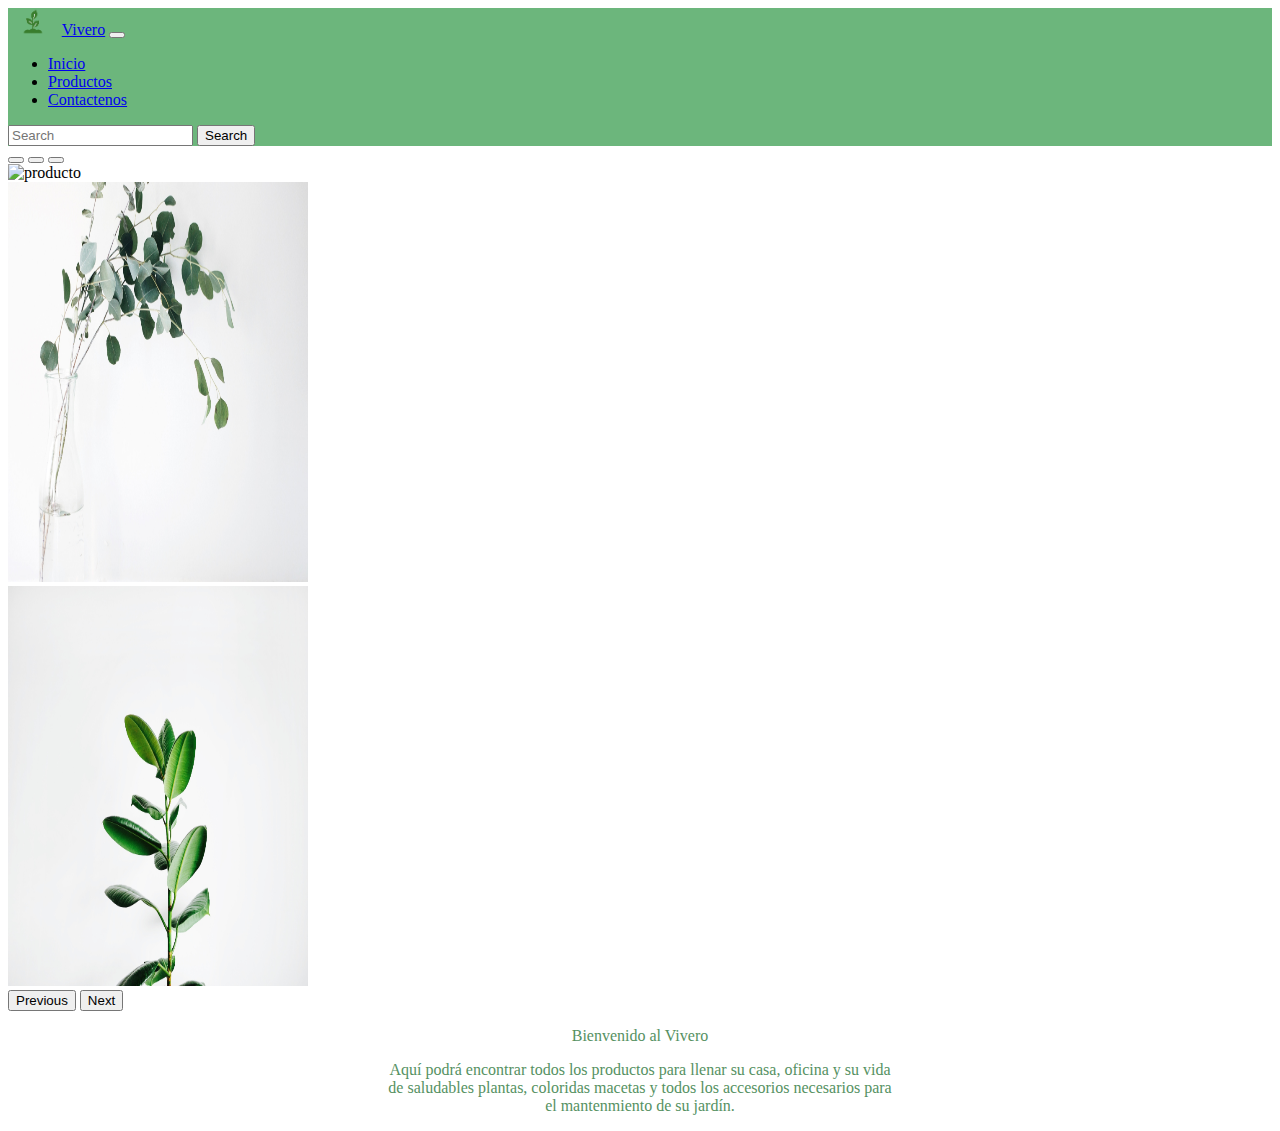
==== index.html @ 2f0e6bb1 "Initial commit" ====
<!DOCTYPE html>
<html lang="es">
<head>
    <meta charset="UTF-8">
    <meta http-equiv="X-UA-Compatible" content="IE=edge">
    <meta name="viewport" content="width=device-width, initial-scale=1.0">
    <link href="https://cdn.jsdelivr.net/npm/bootstrap@5.0.2/dist/css/bootstrap.min.css" rel="stylesheet" integrity="sha384-EVSTQN3/azprG1Anm3QDgpJLIm9Nao0Yz1ztcQTwFspd3yD65VohhpuuCOmLASjC" crossorigin="anonymous">
    <link rel="stylesheet" type="text/css" href="./estilo/estilo.css"> 
    <title>Vivero</title>
</head>
<body>
    <section class="conteiner">
        <nav class="navbar navbar-expand-lg navbar-light" style="background-color: #6cb67c;">
            <div class="container-fluid">
              <img src="./estilo/logo.png" class="logo"> 

              <a class="navbar-brand" href="index.html">Vivero</a>
              <button class="navbar-toggler" type="button" data-bs-toggle="collapse" data-bs-target="#navbarSupportedContent" aria-controls="navbarSupportedContent" aria-expanded="false" aria-label="Toggle navigation">
                <span class="navbar-toggler-icon"></span>
              </button>
              <div class="collapse navbar-collapse" id="navbarSupportedContent">
                <ul class="navbar-nav me-auto mb-2 mb-lg-0">
                  <li class="nav-item">
                    <a class="nav-link" aria-current="page" href="index.html">Inicio</a>
                  </li>
                  <li class="nav-item">
                    <a class="nav-link" href="./pages/productos.html">Productos</a>
                  </li>
                  <li class="nav-item">
                    <a class="nav-link" href="#">Contactenos</a>
                  </li>                
                </ul>
                <form class="d-flex">
                  <input class="form-control me-2" type="search" placeholder="Search" aria-label="Search">
                  <button class="btn btn-outline-success" type="submit">Search</button>
                </form>
              </div>
            </div>
          </nav>
          
          <div id="carouselExampleIndicators" class="carousel slide" data-bs-ride="carousel">
            <div class="carousel-indicators">
              <button type="button" data-bs-target="#carouselExampleIndicators" data-bs-slide-to="0" class="active" aria-current="true" aria-label="Slide 1"></button>
              <button type="button" data-bs-target="#carouselExampleIndicators" data-bs-slide-to="1" aria-label="Slide 2"></button>
              <button type="button" data-bs-target="#carouselExampleIndicators" data-bs-slide-to="2" aria-label="Slide 3"></button>
            </div>
            <div class="carousel-inner">
              <div class="carousel-item active">
                <img src="./estilo/img1.jpg" class="d-block w-100" alt="producto" style="width: 300px; height: 400px;">
              </div>
              <div class="carousel-item">
                <img src="./estilo/img2.jpg" class="d-block w-100" alt="producto" style="width: 300px; height: 400px;">
              </div>
              <div class="carousel-item">
                <img src="./estilo/img3.jpg" class="d-block w-100" alt="producto" style="width: 300px; height: 400px; ">
              </div>
            </div>
            <button class="carousel-control-prev" type="button" data-bs-target="#carouselExampleIndicators" data-bs-slide="prev">
              <span class="carousel-control-prev-icon" aria-hidden="true"></span>
              <span class="visually-hidden">Previous</span>
            </button>
            <button class="carousel-control-next" type="button" data-bs-target="#carouselExampleIndicators" data-bs-slide="next">
              <span class="carousel-control-next-icon" aria-hidden="true"></span>
              <span class="visually-hidden">Next</span>
            </button>
          </div>
          <div class="parrafo">
          <p class="fs-1">Bienvenido al Vivero</p>
          <p class="font-monospace">
            Aquí podrá encontrar todos los productos para llenar su casa, oficina y su vida<br>
            de saludables plantas, coloridas macetas y todos los accesorios necesarios para<br> 
            el mantenmiento de su jardín.<br>
          </p>
        </div>
    </section>   
    <script src="https://cdn.jsdelivr.net/npm/bootstrap@5.0.2/dist/js/bootstrap.bundle.min.js" integrity="sha384-MrcW6ZMFYlzcLA8Nl+NtUVF0sA7MsXsP1UyJoMp4YLEuNSfAP+JcXn/tWtIaxVXM" crossorigin="anonymous"></script>
</body>
</html>
---- estilo/estilo.css ----
.logo{
  width: 50px;  
}
.parrafo{
    color: #559162;
    text-align: center;

}
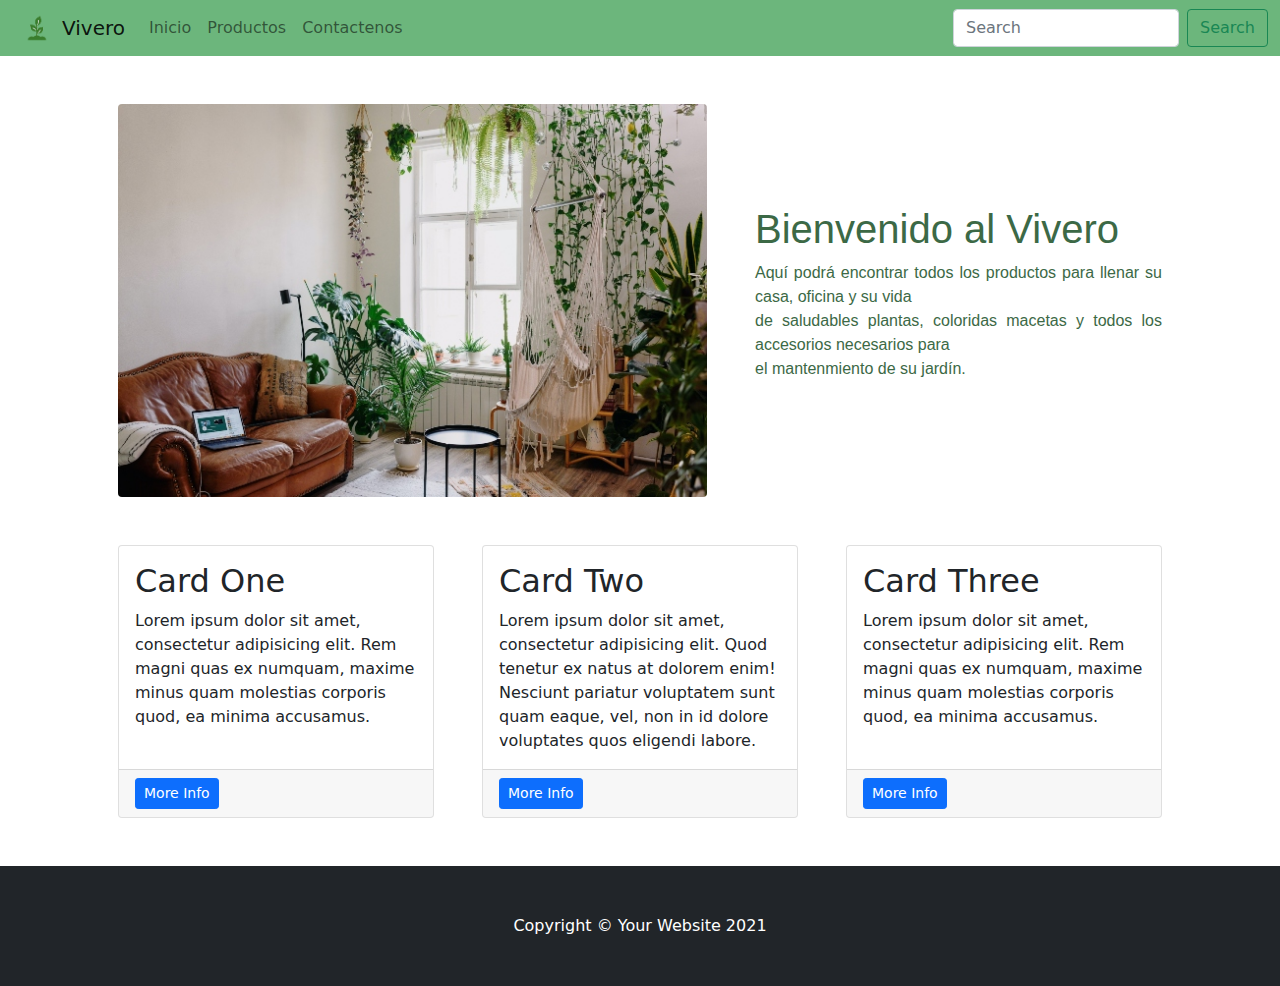
==== commit 6fd62e7f: "Avances 24-06" ====
--- a/index.html
+++ b/index.html
@@ -6,6 +6,7 @@
     <meta name="viewport" content="width=device-width, initial-scale=1.0">
     <link href="https://cdn.jsdelivr.net/npm/bootstrap@5.0.2/dist/css/bootstrap.min.css" rel="stylesheet" integrity="sha384-EVSTQN3/azprG1Anm3QDgpJLIm9Nao0Yz1ztcQTwFspd3yD65VohhpuuCOmLASjC" crossorigin="anonymous">
     <link rel="stylesheet" type="text/css" href="./estilo/estilo.css"> 
+    <link href="css/styles1.css" rel="stylesheet" />
     <title>Vivero</title>
 </head>
 <body>
@@ -37,41 +38,60 @@
               </div>
             </div>
           </nav>
-          
-          <div id="carouselExampleIndicators" class="carousel slide" data-bs-ride="carousel">
-            <div class="carousel-indicators">
-              <button type="button" data-bs-target="#carouselExampleIndicators" data-bs-slide-to="0" class="active" aria-current="true" aria-label="Slide 1"></button>
-              <button type="button" data-bs-target="#carouselExampleIndicators" data-bs-slide-to="1" aria-label="Slide 2"></button>
-              <button type="button" data-bs-target="#carouselExampleIndicators" data-bs-slide-to="2" aria-label="Slide 3"></button>
-            </div>
-            <div class="carousel-inner">
-              <div class="carousel-item active">
-                <img src="./estilo/img1.jpg" class="d-block w-100" alt="producto" style="width: 300px; height: 400px;">
+        </div>
+                <!-- Page Content-->
+                <div class="container px-4 px-lg-5">
+                  <!-- Heading Row-->
+                  <div class="row gx-4 gx-lg-5 align-items-center my-5">
+                      <div class="col-lg-7"><img class="img-fluid rounded mb-4 mb-lg-0" src="/estilo/imgppal.jpg" alt="foto1" /></div>
+                      <div class="col-lg-5">
+                        <div class="parrafo">
+                          <h1 class="font-weight-light">Bienvenido al Vivero</h1>
+                          <p>Aquí podrá encontrar todos los productos para llenar su casa, oficina y su vida<br>
+                            de saludables plantas, coloridas macetas y todos los accesorios necesarios para<br> 
+                            el mantenmiento de su jardín.<br></p>
+                          </div>
+                      </div>
+                  </div>
+                  <!-- Content Row-->
+                  <div class="row gx-4 gx-lg-5">
+                      <div class="col-md-4 mb-5">
+                          <div class="card h-100">
+                              <div class="card-body">
+                                  <h2 class="card-title">Card One</h2>
+                                  <p class="card-text">Lorem ipsum dolor sit amet, consectetur adipisicing elit. Rem magni quas ex numquam, maxime minus quam molestias corporis quod, ea minima accusamus.</p>
+                              </div>
+                              <div class="card-footer"><a class="btn btn-primary btn-sm" href="#!">More Info</a></div>
+                          </div>
+                      </div>
+                      <div class="col-md-4 mb-5">
+                          <div class="card h-100">
+                              <div class="card-body">
+                                  <h2 class="card-title">Card Two</h2>
+                                  <p class="card-text">Lorem ipsum dolor sit amet, consectetur adipisicing elit. Quod tenetur ex natus at dolorem enim! Nesciunt pariatur voluptatem sunt quam eaque, vel, non in id dolore voluptates quos eligendi labore.</p>
+                              </div>
+                              <div class="card-footer"><a class="btn btn-primary btn-sm" href="#!">More Info</a></div>
+                          </div>
+                      </div>
+                      <div class="col-md-4 mb-5">
+                          <div class="card h-100">
+                              <div class="card-body">
+                                  <h2 class="card-title">Card Three</h2>
+                                  <p class="card-text">Lorem ipsum dolor sit amet, consectetur adipisicing elit. Rem magni quas ex numquam, maxime minus quam molestias corporis quod, ea minima accusamus.</p>
+                              </div>
+                              <div class="card-footer"><a class="btn btn-primary btn-sm" href="#!">More Info</a></div>
+                          </div>
+                      </div>
+                  </div>
               </div>
-              <div class="carousel-item">
-                <img src="./estilo/img2.jpg" class="d-block w-100" alt="producto" style="width: 300px; height: 400px;">
-              </div>
-              <div class="carousel-item">
-                <img src="./estilo/img3.jpg" class="d-block w-100" alt="producto" style="width: 300px; height: 400px; ">
-              </div>
-            </div>
-            <button class="carousel-control-prev" type="button" data-bs-target="#carouselExampleIndicators" data-bs-slide="prev">
-              <span class="carousel-control-prev-icon" aria-hidden="true"></span>
-              <span class="visually-hidden">Previous</span>
-            </button>
-            <button class="carousel-control-next" type="button" data-bs-target="#carouselExampleIndicators" data-bs-slide="next">
-              <span class="carousel-control-next-icon" aria-hidden="true"></span>
-              <span class="visually-hidden">Next</span>
-            </button>
-          </div>
-          <div class="parrafo">
-          <p class="fs-1">Bienvenido al Vivero</p>
-          <p class="font-monospace">
-            Aquí podrá encontrar todos los productos para llenar su casa, oficina y su vida<br>
-            de saludables plantas, coloridas macetas y todos los accesorios necesarios para<br> 
-            el mantenmiento de su jardín.<br>
-          </p>
-        </div>
+              <!-- Footer-->
+              <footer class="py-5 bg-dark">
+                  <div class="container px-4 px-lg-5"><p class="m-0 text-center text-white">Copyright &copy; Your Website 2021</p></div>
+              </footer>
+              <!-- Bootstrap core JS-->
+              <script src="https://cdn.jsdelivr.net/npm/bootstrap@5.0.1/dist/js/bootstrap.bundle.min.js"></script>
+              <!-- Core theme JS-->
+              <script src="js/scripts1.js"></script>
     </section>   
     <script src="https://cdn.jsdelivr.net/npm/bootstrap@5.0.2/dist/js/bootstrap.bundle.min.js" integrity="sha384-MrcW6ZMFYlzcLA8Nl+NtUVF0sA7MsXsP1UyJoMp4YLEuNSfAP+JcXn/tWtIaxVXM" crossorigin="anonymous"></script>
 </body>
--- a/estilo/estilo.css
+++ b/estilo/estilo.css
@@ -2,7 +2,8 @@
   width: 50px;  
 }
 .parrafo{
-    color: #559162;
-    text-align: center;
+    color: #3c6946;
+    text-align: justify;
+    font-family:-apple-system, BlinkMacSystemFont, 'Segoe UI', Roboto, Oxygen, Ubuntu, Cantarell, 'Open Sans', 'Helvetica Neue', sans-serif;
 
 }